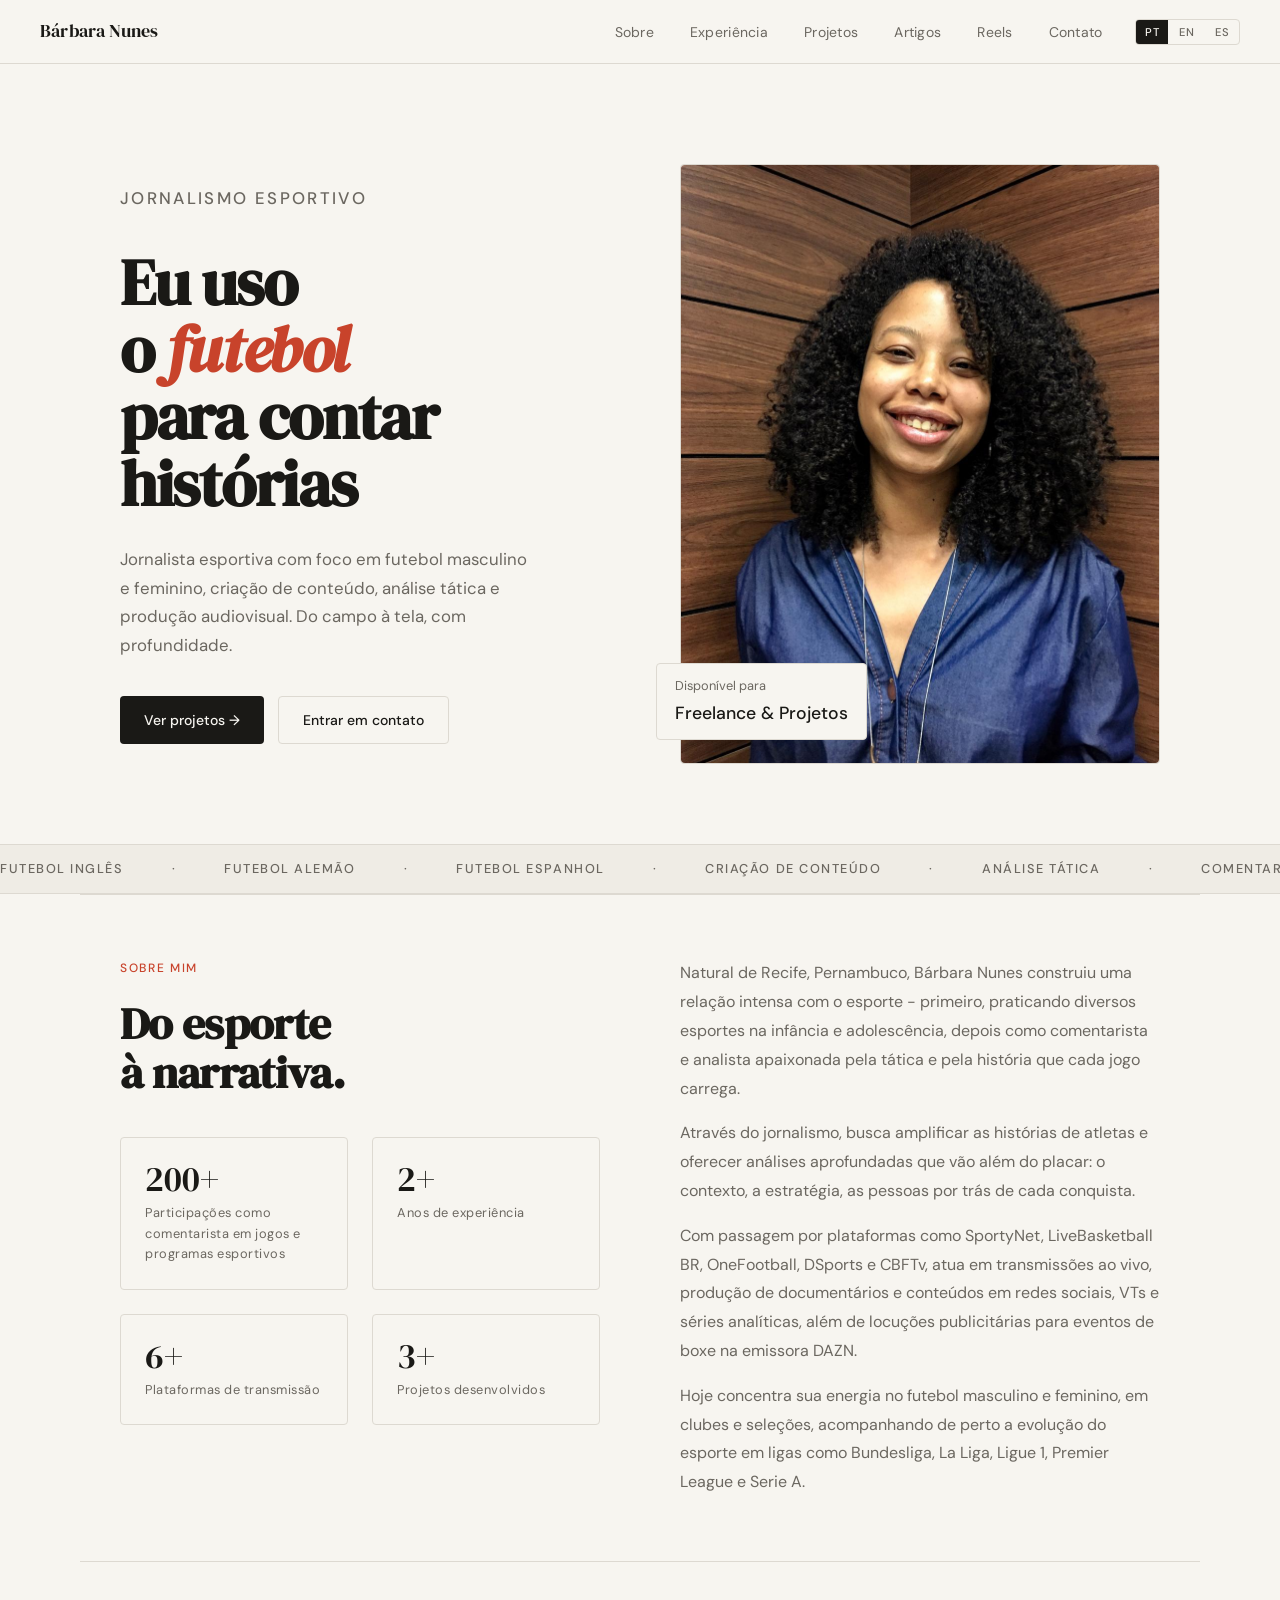
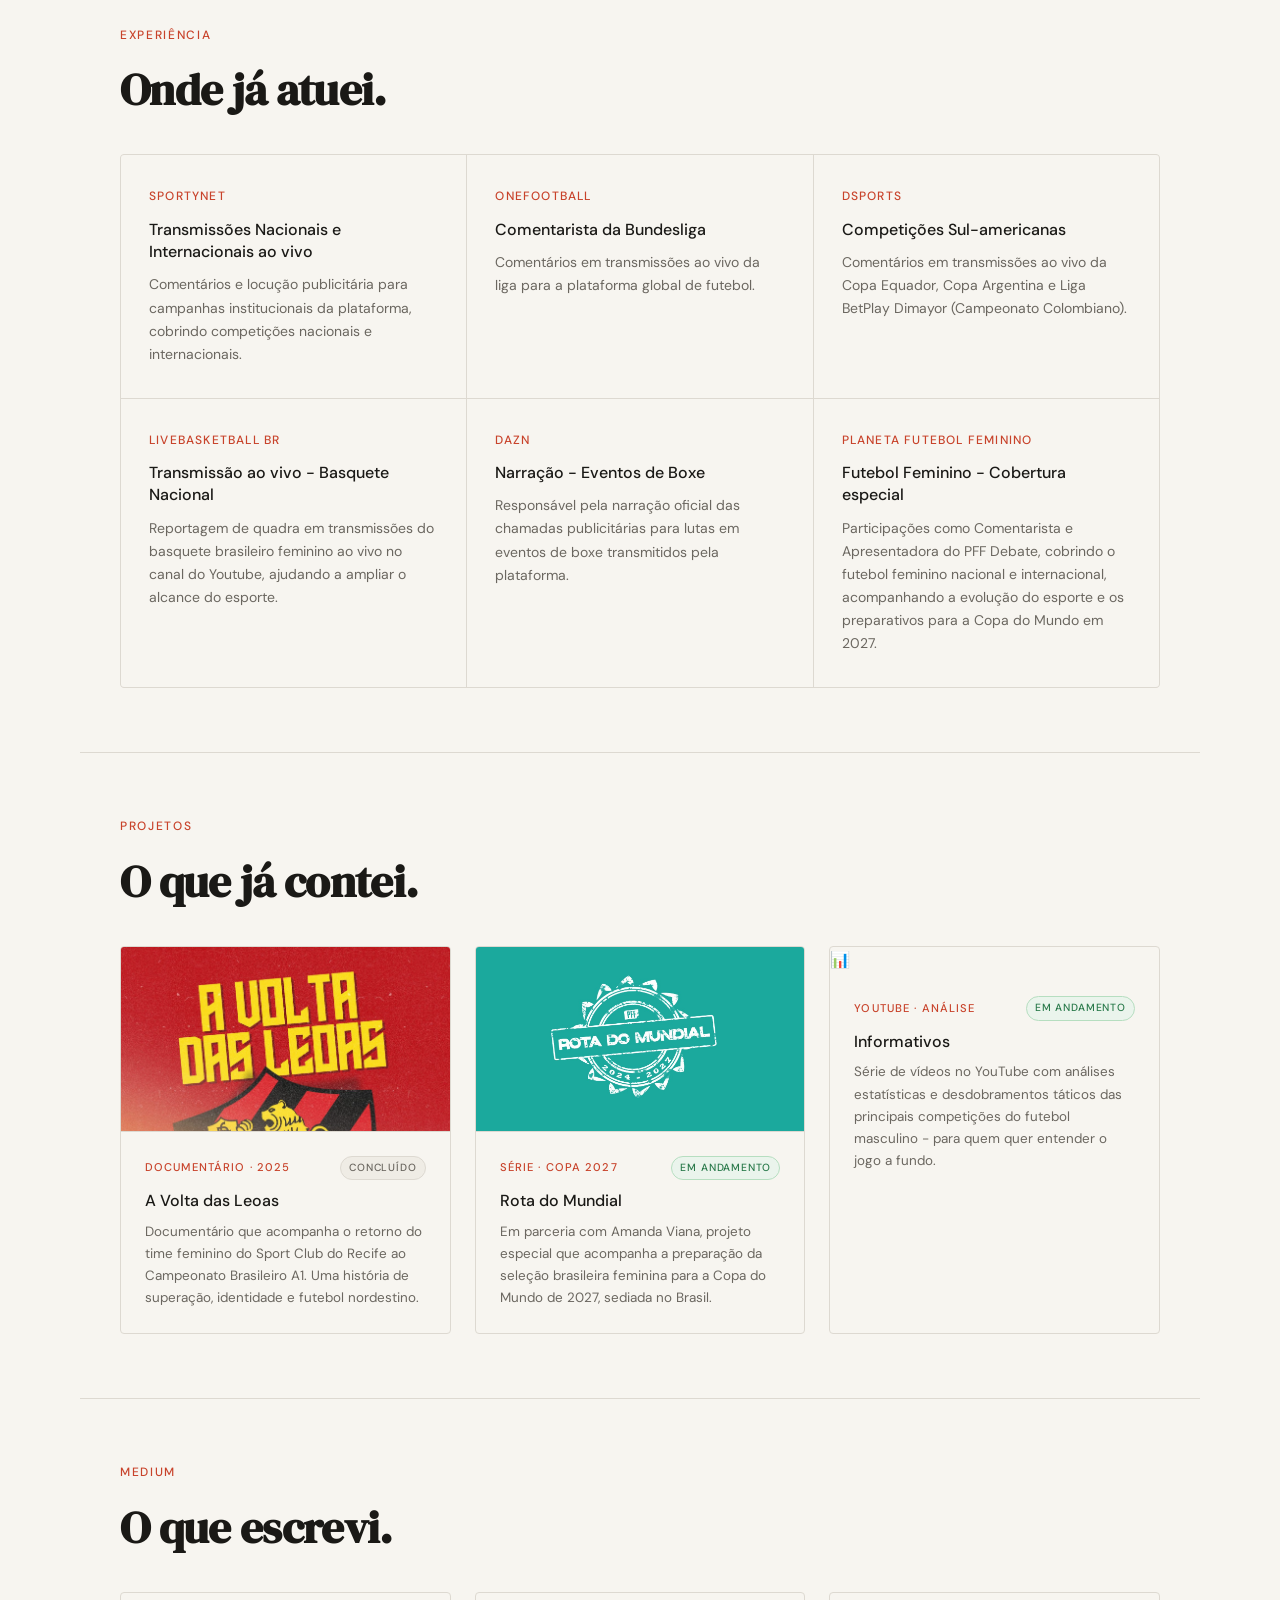
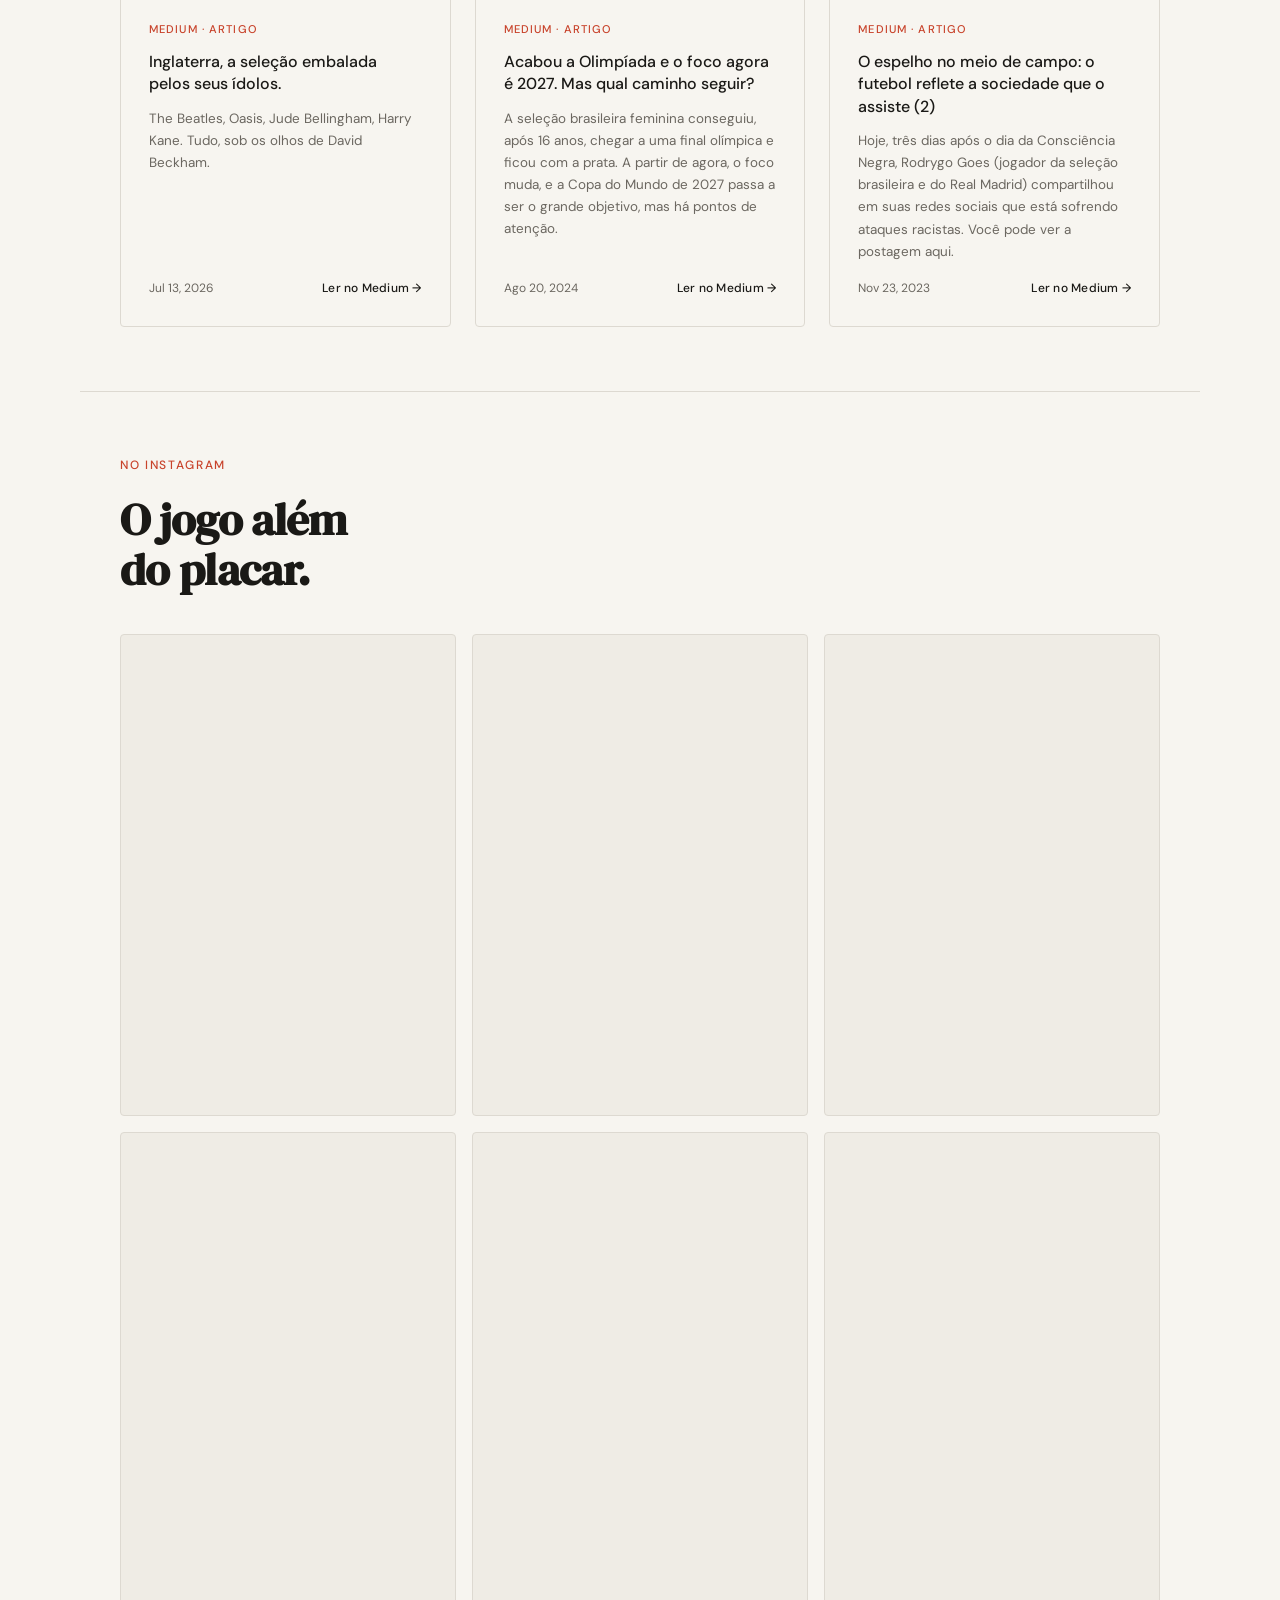
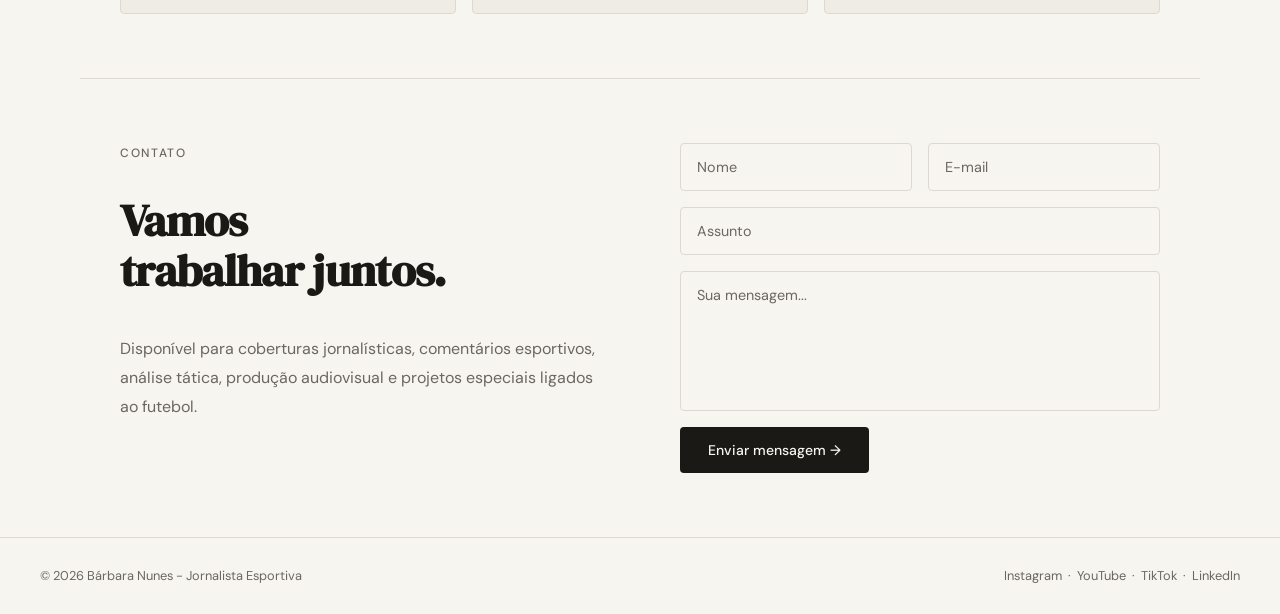
==== index.html @ 04102d26 "Reorganization" ====
<!DOCTYPE html>
<html lang="pt-BR">
<head>
  <meta charset="UTF-8" />
  <meta name="viewport" content="width=device-width, initial-scale=1.0" />
  <title>Bárbara Nunes - Jornalista Esportiva</title>
  <link rel="preconnect" href="https://fonts.googleapis.com" />
  <link rel="preconnect" href="https://fonts.gstatic.com" crossorigin />
  <link href="https://fonts.googleapis.com/css2?family=DM+Sans:ital,opsz,wght@0,9..40,300;0,9..40,400;0,9..40,500;1,9..40,300&family=DM+Serif+Display:ital@0;1&display=swap" rel="stylesheet" />
  <link rel="stylesheet" href="./style.css" />
</head>
<body>

  <!-- NAV -->
  <nav>
    <a class="nav-logo" href="#hero">Bárbara Nunes</a>
    <div style="display:flex;align-items:center;">
      <ul class="nav-links">
        <li><a href="#sobre" data-i18n="nav.sobre">Sobre</a></li>
        <li><a href="#experiencia" data-i18n="nav.experiencia">Experiência</a></li>
        <li><a href="#projetos" data-i18n="nav.projetos">Projetos</a></li>
        <li><a href="#artigos" data-i18n="nav.artigos">Artigos</a></li>
        <li><a href="#cobertura">Reels</a></li>
        <li><a href="#contato" data-i18n="nav.contato">Contato</a></li>
      </ul>
      <div class="lang-switcher">
        <button class="lang-btn active" onclick="setLang('pt')">PT</button>
        <button class="lang-btn" onclick="setLang('en')">EN</button>
        <button class="lang-btn" onclick="setLang('es')">ES</button>
      </div>
    </div>
  </nav>

  <!-- HERO -->
  <div id="hero">
    <div class="hero-text">
      <p class="section-label" data-i18n="hero.label">Jornalismo esportivo</p>
      <h1 data-i18n-html="hero.h1">Eu uso <br/>o <em>futebol</em><br/>para contar histórias</h1>
      <p data-i18n="hero.p">
        Jornalista esportiva com foco em futebol masculino e feminino, criação de conteúdo, análise tática e produção audiovisual. Do campo à tela, com profundidade.
      </p>
      <div class="hero-actions">
        <a href="#projetos" class="btn btn-primary" data-i18n="hero.btn1">Ver projetos →</a>
        <a href="#contato" class="btn btn-ghost" data-i18n="hero.btn2">Entrar em contato</a>
      </div>
    </div>

    <div class="hero-image">
      <div class="photo-placeholder">
        <img src="./img/barbara.jpeg" alt="Bárbara Nunes Jornalista Esportiva" />
      </div>
      <div class="hero-tag">
        <span data-i18n="hero.tag.label">Disponível para</span>
        <strong data-i18n="hero.tag.strong">Freelance &amp; Projetos</strong>
      </div>
    </div>
  </div>

  <!-- MARQUEE STRIP -->
  <div class="strip">
    <div class="strip-track" id="strip-track"></div>
  </div>

  <!-- ABOUT -->
  <section id="sobre">
    <div>
      <p class="section-label" data-i18n="sobre.label">Sobre mim</p>
      <h2 data-i18n-html="sobre.h2">Do esporte<br/>à narrativa.</h2>
      <div class="about-stats">
        <div class="stat">
          <div class="stat-num">200+</div>
          <div class="stat-label" data-i18n="sobre.stat1">Participações como comentarista em jogos e programas esportivos</div>
        </div>
        <div class="stat">
          <div class="stat-num">2+</div>
          <div class="stat-label" data-i18n="sobre.stat2">Anos de experiência</div>
        </div>
        <div class="stat">
          <div class="stat-num">6+</div>
          <div class="stat-label" data-i18n="sobre.stat3">Plataformas de transmissão</div>
        </div>
        <div class="stat">
          <div class="stat-num">3+</div>
          <div class="stat-label" data-i18n="sobre.stat4">Projetos desenvolvidos</div>
        </div>
      </div>
    </div>

    <div class="about-body">
      <p data-i18n="sobre.p1">Natural de Recife, Pernambuco, Bárbara Nunes construiu uma relação intensa com o esporte - primeiro, praticando diversos esportes na infância e adolescência, depois como comentarista e analista apaixonada pela tática e pela história que cada jogo carrega.</p>
      <p data-i18n="sobre.p2">Através do jornalismo, busca amplificar as histórias de atletas e oferecer análises aprofundadas que vão além do placar: o contexto, a estratégia, as pessoas por trás de cada conquista.</p>
      <p data-i18n="sobre.p3">Com passagem por plataformas como SportyNet, LiveBasketball BR, OneFootball, DSports e CBFTv, atua em transmissões ao vivo, produção de documentários e conteúdos em redes sociais, VTs e séries analíticas, além de locuções publicitárias para eventos de boxe na emissora DAZN.</p>
      <p data-i18n="sobre.p4">Hoje concentra sua energia no futebol masculino e feminino, em clubes e seleções, acompanhando de perto a evolução do esporte em ligas como Bundesliga, La Liga, Ligue 1, Premier League e Serie A.</p>
    </div>
  </section>

  <!-- EXPERIENCE -->
  <section id="experiencia">
    <p class="section-label" data-i18n="exp.label">Experiência</p>
    <h2 data-i18n="exp.h2">Onde já atuei.</h2>

    <div class="exp-grid">
      <div class="exp-card">
        <div class="exp-outlet">SportyNet</div>
        <h3 data-i18n="exp.sportynet.h3">Transmissões Nacionais e Internacionais ao vivo</h3>
        <p data-i18n="exp.sportynet.p">Comentários e locução publicitária para campanhas institucionais da plataforma, cobrindo competições nacionais e internacionais.</p>
      </div>

      <div class="exp-card">
        <div class="exp-outlet">OneFootball</div>
        <h3 data-i18n="exp.onefootball.h3">Comentarista da Bundesliga</h3>
        <p data-i18n="exp.onefootball.p">Comentários em transmissões ao vivo da liga para a plataforma global de futebol.</p>
      </div>

      <div class="exp-card">
        <div class="exp-outlet">DSports</div>
        <h3 data-i18n="exp.dsports.h3">Competições Sul-americanas</h3>
        <p data-i18n="exp.dsports.p">Comentários em transmissões ao vivo da Copa Equador, Copa Argentina e Liga BetPlay Dimayor (Campeonato Colombiano).</p>
      </div>

      <div class="exp-card">
        <div class="exp-outlet">LiveBasketball BR</div>
        <h3 data-i18n="exp.livebasket.h3">Transmissão ao vivo - Basquete Nacional</h3>
        <p data-i18n="exp.livebasket.p">Reportagem de quadra em transmissões do basquete brasileiro feminino ao vivo no canal do Youtube, ajudando a ampliar o alcance do esporte.</p>
      </div>

      <div class="exp-card">
        <div class="exp-outlet">DAZN</div>
        <h3 data-i18n="exp.dazn.h3">Narração - Eventos de Boxe</h3>
        <p data-i18n="exp.dazn.p">Responsável pela narração oficial das chamadas publicitárias para lutas em eventos de boxe transmitidos pela plataforma.</p>
      </div>

      <div class="exp-card">
        <div class="exp-outlet">Planeta Futebol Feminino</div>
        <h3 data-i18n="exp.pff.h3">Futebol Feminino - Cobertura especial</h3>
        <p data-i18n="exp.pff.p">Participações como Comentarista e Apresentadora do PFF Debate, cobrindo o futebol feminino nacional e internacional, acompanhando a evolução do esporte e os preparativos para a Copa do Mundo em 2027.</p>
      </div>
    </div>
  </section>

  <!-- PROJECTS -->
  <section id="projetos">
    <p class="section-label" data-i18n="proj.label">Projetos</p>
    <h2 data-i18n="proj.h2">O que já contei.</h2>

    <div class="projects-grid">
      <div class="project-card">
        <div class="project-thumb"><img src="./img/a_volta_das_leoas.png" alt="a volta das leoas documentário"/>
        </div>
        <div class="project-body">
          <div class="project-header">
            <span class="project-tag" data-i18n="proj.leoas.tag">Documentário · 2025</span>
            <span class="status-badge concluido" data-i18n="badge.concluido">Concluído</span>
          </div>
          <h3>A Volta das Leoas</h3>
          <p data-i18n="proj.leoas.p">Documentário que acompanha o retorno do time feminino do Sport Club do Recife ao Campeonato Brasileiro A1. Uma história de superação, identidade e futebol nordestino.</p>
        </div>
      </div>

      <div class="project-card">
        <div class="project-thumb"><img src="./img/rota_do_mundial.jpeg" alt="rota do mundial"/>
        </div>
        <div class="project-body">
          <div class="project-header">
            <span class="project-tag" data-i18n="proj.rota.tag">Série · Copa 2027</span>
            <span class="status-badge em-andamento" data-i18n="badge.andamento">Em andamento</span>
          </div>
          <h3>Rota do Mundial</h3>
          <p data-i18n="proj.rota.p">Em parceria com Amanda Viana, projeto especial que acompanha a preparação da seleção brasileira feminina para a Copa do Mundo de 2027, sediada no Brasil.</p>
        </div>
      </div>

      <div class="project-card">
        <div class="project-thumb">📊</div>
        <div class="project-body">
          <div class="project-header">
            <span class="project-tag" data-i18n="proj.info.tag">YouTube · Análise</span>
            <span class="status-badge em-andamento" data-i18n="badge.andamento">Em andamento</span>
          </div>
          <h3>Informativos</h3>
          <p data-i18n="proj.info.p">Série de vídeos no YouTube com análises estatísticas e desdobramentos táticos das principais competições do futebol masculino - para quem quer entender o jogo a fundo.</p>
        </div>
      </div>
    </div>
  </section>

  <!-- ARTICLES -->
  <section id="artigos">
    <p class="section-label" data-i18n="artigos.label">Medium</p>
    <h2 data-i18n="artigos.h2">O que escrevi.</h2>
    <div class="articles-grid" id="articles-grid"></div>
  </section>

  <!-- REELS -->
  <section id="cobertura">
    <p class="section-label" data-i18n="reels.label">No Instagram</p>
    <h2 data-i18n-html="reels.h2">O jogo além<br/>do placar.</h2>

    <div class="reels-grid">
      <div class="reel-item"><iframe src="https://www.instagram.com/reel/DZvdhfUvSW5/embed/" scrolling="no" allowtransparency="true" allowfullscreen="true"></iframe></div>
      <div class="reel-item"><iframe src="https://www.instagram.com/reel/DaORbCwvIJ7/embed/" scrolling="no" allowtransparency="true" allowfullscreen="true"></iframe></div>
      <div class="reel-item"><iframe src="https://www.instagram.com/reel/DaTJPMxO-Ll/embed/" scrolling="no" allowtransparency="true" allowfullscreen="true"></iframe></div>
      <div class="reel-item"><iframe src="https://www.instagram.com/reel/DaQzig-PDIi/embed/" scrolling="no" allowtransparency="true" allowfullscreen="true"></iframe></div>
      <div class="reel-item"><iframe src="https://www.instagram.com/reel/DZ-tyhWvPkU/embed/" scrolling="no" allowtransparency="true" allowfullscreen="true"></iframe></div>
      <div class="reel-item"><iframe src="https://www.instagram.com/reel/DZ8EhXgxxSa/embed/" scrolling="no" allowtransparency="true" allowfullscreen="true"></iframe></div>
    </div>
  </section>

  <!-- CONTACT -->
  <section id="contato">
    <div class="contact-text">
      <p class="section-label" data-i18n="contato.label">Contato</p>
      <h2 data-i18n-html="contato.h2">Vamos<br/>trabalhar juntos.</h2>
      <p data-i18n="contato.p">Disponível para coberturas jornalísticas, comentários esportivos, análise tática, produção audiovisual e projetos especiais ligados ao futebol.</p>

    </div>

    <form class="contact-form" action="https://formspree.io/f/xgojrzkr" method="POST" onsubmit="handleSubmit(event)">
      <div class="form-row">
        <input type="text" name="nome" data-i18n-placeholder="contato.nome" placeholder="Nome" required />
        <input type="email" name="email" placeholder="E-mail" required />
      </div>
      <input type="text" name="assunto" data-i18n-placeholder="contato.assunto" placeholder="Assunto" required />
      <textarea name="mensagem" data-i18n-placeholder="contato.mensagem" placeholder="Sua mensagem..." required></textarea>
      <button type="submit" class="btn btn-primary" data-i18n="contato.btn" style="align-self: flex-start; padding: 14px 28px;">
        Enviar mensagem →
      </button>
    </form>
  </section>

  <!-- FOOTER -->
  <footer>
    <span data-i18n="footer.copy">© 2026 Bárbara Nunes - Jornalista Esportiva</span>
    <span>
      <a href="https://www.instagram.com/oqueabahviu/" target="_blank" rel="noopener">Instagram</a>
      &nbsp;·&nbsp;
      <a href="https://www.youtube.com/@oqueabahviu" target="_blank" rel="noopener">YouTube</a>
      &nbsp;·&nbsp;
      <a href="https://www.tiktok.com/@oqueabahviu" target="_blank" rel="noopener">TikTok</a>
      &nbsp;·&nbsp;
      <a href="https://www.linkedin.com/in/barbaranunespereira/" target="_blank" rel="noopener">LinkedIn</a>
    </span>
  </footer>

  <script src="./script.js" defer></script>

</body>
</html>
---- style.css ----
*, *::before, *::after {
  box-sizing: border-box;
  margin: 0;
  padding: 0;
}

:root {
  --bg: #F7F5F0;
  --bg-alt: #EFECE5;
  --ink: #1A1916;
  --ink-muted: #6B6760;
  --accent: #C8432B;
  --border: #DDD9D1;
  --max-w: 1120px;
}

html {
  scroll-behavior: smooth;
  scroll-padding-top: 64px;
}

body {
  background: var(--bg);
  color: var(--ink);
  font-family: 'DM Sans', system-ui, sans-serif;
  font-size: 16px;
  line-height: 1.6;
  -webkit-font-smoothing: antialiased;
}

/* ── NAV ── */
nav {
  position: sticky;
  top: 0;
  z-index: 100;
  background: var(--bg);
  border-bottom: 1px solid var(--border);
  display: flex;
  align-items: center;
  justify-content: space-between;
  padding: 0 40px;
  height: 64px;
}

.nav-logo {
  font-family: 'DM Serif Display', serif;
  font-size: 1.1rem;
  letter-spacing: 0.01em;
  color: var(--ink);
  text-decoration: none;
}

.nav-links {
  display: flex;
  gap: 36px;
  list-style: none;
}

.nav-links a {
  font-size: 0.875rem;
  font-weight: 400;
  color: var(--ink-muted);
  text-decoration: none;
  letter-spacing: 0.02em;
  transition: color 0.2s;
}

.nav-links a:hover {
  color: var(--ink);
}

/* ── LANG SWITCHER ── */
.lang-switcher {
  display: flex;
  align-items: center;
  gap: 2px;
  margin-left: 32px;
  border: 1px solid var(--border);
  border-radius: 4px;
  overflow: hidden;
}

.lang-btn {
  background: none;
  border: none;
  padding: 5px 9px;
  font-family: 'DM Sans', sans-serif;
  font-size: 0.7rem;
  font-weight: 500;
  letter-spacing: 0.08em;
  color: var(--ink-muted);
  cursor: pointer;
  transition: all 0.15s;
}

.lang-btn:hover {
  color: var(--ink);
  background: var(--bg-alt);
}

.lang-btn.active {
  background: var(--ink);
  color: var(--bg);
}

/* ── HERO ── */
#hero {
  max-width: var(--max-w);
  margin: 0 auto;
  padding: 100px 40px 80px;
  display: grid;
  grid-template-columns: 1fr 1fr;
  gap: 80px;
  align-items: center;
}

.hero-text h1 {
  font-family: 'DM Serif Display', serif;
  font-size: clamp(2.8rem, 5vw, 4.5rem);
  line-height: 1.05;
  letter-spacing: -0.02em;
  margin-bottom: 28px;
}

.hero-text h1 em {
  font-style: italic;
  color: var(--accent);
}

.hero-text p {
  font-size: 1.05rem;
  color: var(--ink-muted);
  max-width: 420px;
  margin-bottom: 36px;
  line-height: 1.7;
}

.hero-actions {
  display: flex;
  gap: 14px;
  flex-wrap: wrap;
}

.btn {
  display: inline-flex;
  align-items: center;
  gap: 8px;
  padding: 12px 24px;
  font-family: 'DM Sans', sans-serif;
  font-size: 0.875rem;
  font-weight: 500;
  border-radius: 4px;
  text-decoration: none;
  transition: all 0.2s;
  cursor: pointer;
  border: none;
}

.btn-primary {
  background: var(--ink);
  color: var(--bg);
}

.btn-primary:hover {
  background: var(--accent);
}

.btn-ghost {
  background: transparent;
  color: var(--ink);
  border: 1px solid var(--border);
}

.btn-ghost:hover {
  border-color: var(--ink);
}

.hero-image {
  position: relative;
}

.hero-image img {
  width: 100%;
  aspect-ratio: 4/5;
  object-fit: cover;
  border-radius: 4px;
  display: block;
}

.hero-tag {
  position: absolute;
  bottom: 24px;
  left: -24px;
  background: var(--bg);
  border: 1px solid var(--border);
  padding: 12px 18px;
  border-radius: 4px;
  font-size: 0.8rem;
  color: var(--ink-muted);
  display: flex;
  flex-direction: column;
  gap: 2px;
}

.hero-tag strong {
  font-size: 1.1rem;
  color: var(--ink);
  font-weight: 500;
}

/* placeholder when no photo */
.photo-placeholder {
  width: 100%;
  aspect-ratio: 4/5;
  background: var(--bg-alt);
  border-radius: 4px;
  display: flex;
  align-items: center;
  justify-content: center;
  border: 1px solid var(--border);
}

.photo-placeholder span {
  font-family: 'DM Serif Display', serif;
  font-size: 6rem;
  color: var(--border);
  font-style: italic;
}

/* ── STRIP ── */
.strip {
  border-top: 1px solid var(--border);
  border-bottom: 1px solid var(--border);
  background: var(--bg-alt);
  overflow: hidden;
  padding: 14px 0;
}

.strip-track {
  display: flex;
  gap: 48px;
  animation: marquee 24s linear infinite;
  white-space: nowrap;
}

.strip-track span {
  font-size: 0.8rem;
  font-weight: 500;
  letter-spacing: 0.12em;
  text-transform: uppercase;
  color: var(--ink-muted);
  flex-shrink: 0;
}

@keyframes marquee {
  from { transform: translateX(0); }
  to { transform: translateX(-50%); }
}

/* ── SECTION SHARED ── */
section {
  max-width: var(--max-w);
  margin: 0 auto;
  padding: 64px 40px;
}

.section-label {
  font-size: 0.75rem;
  font-weight: 500;
  letter-spacing: 0.14em;
  text-transform: uppercase;
  color: var(--accent);
  margin-bottom: 20px;
}

h2 {
  font-family: 'DM Serif Display', serif;
  font-size: clamp(2rem, 3.5vw, 3rem);
  line-height: 1.1;
  letter-spacing: -0.015em;
  margin-bottom: 40px;
}

/* ── ABOUT ── */
#sobre {
  display: grid;
  grid-template-columns: 1fr 1fr;
  gap: 80px;
  align-items: start;
  border-top: 1px solid var(--border);
}

.about-body p {
  color: var(--ink-muted);
  line-height: 1.8;
  margin-bottom: 16px;
}

.about-body p:last-child {
  margin-bottom: 0;
}

.about-stats {
  display: grid;
  grid-template-columns: 1fr 1fr;
  gap: 24px;
  margin-top: 40px;
}

.stat {
  padding: 24px;
  border: 1px solid var(--border);
  border-radius: 4px;
}

.stat-num {
  font-family: 'DM Serif Display', serif;
  font-size: 2.2rem;
  line-height: 1;
  margin-bottom: 6px;
}

.stat-label {
  font-size: 0.8rem;
  color: var(--ink-muted);
  letter-spacing: 0.04em;
}

/* ── EXPERIENCE ── */
#experiencia {
  border-top: 1px solid var(--border);
}

.exp-grid {
  display: grid;
  grid-template-columns: repeat(3, 1fr);
  gap: 1px;
  background: var(--border);
  border: 1px solid var(--border);
  border-radius: 4px;
  overflow: hidden;
}

.exp-card {
  background: var(--bg);
  padding: 32px 28px;
  transition: background 0.2s;
}

.exp-card:hover {
  background: var(--bg-alt);
}

.exp-outlet {
  font-size: 0.75rem;
  font-weight: 500;
  letter-spacing: 0.1em;
  text-transform: uppercase;
  color: var(--accent);
  margin-bottom: 12px;
}

.exp-card h3 {
  font-size: 1rem;
  font-weight: 500;
  margin-bottom: 10px;
  line-height: 1.4;
}

.exp-card p {
  font-size: 0.875rem;
  color: var(--ink-muted);
  line-height: 1.65;
}

/* ── PROJECTS ── */
#projetos {
  border-top: 1px solid var(--border);
}

.projects-grid {
  display: grid;
  grid-template-columns: repeat(3, 1fr);
  gap: 24px;
}

.project-card {
  border: 1px solid var(--border);
  border-radius: 4px;
  overflow: hidden;
  transition: transform 0.2s, box-shadow 0.2s;
}

.project-card:hover {
  transform: translateY(-4px);
  box-shadow: 0 12px 32px rgba(0,0,0,0.06);
}

.project-thumb img {
  width: 100%;
  height: 100%;
  aspect-ratio: 16/9;
  background: var(--bg-alt);
  display: block;
  align-items: center;
  justify-content: center;
  border-bottom: 1px solid var(--border);
  object-fit: cover;
}

.project-body {
  padding: 24px;
}

.project-tag {
  display: inline-block;
  font-size: 0.7rem;
  font-weight: 500;
  letter-spacing: 0.1em;
  text-transform: uppercase;
  color: var(--accent);
  margin-bottom: 10px;
}

.project-header {
  display: flex;
  align-items: center;
  justify-content: space-between;
  margin-bottom: 10px;
}

.project-header .project-tag {
  margin-bottom: 0;
}

.status-badge {
  font-size: 0.65rem;
  font-weight: 500;
  letter-spacing: 0.08em;
  text-transform: uppercase;
  padding: 3px 8px;
  border-radius: 20px;
  flex-shrink: 0;
}

.status-badge.concluido {
  background: var(--bg-alt);
  color: var(--ink-muted);
  border: 1px solid var(--border);
}

.status-badge.em-andamento {
  background: #EAF4EC;
  color: #2A7A4B;
  border: 1px solid #B6DEC0;
}

.project-body h3 {
  font-size: 1rem;
  font-weight: 500;
  margin-bottom: 8px;
  line-height: 1.4;
}

.project-body p {
  font-size: 0.84rem;
  color: var(--ink-muted);
  line-height: 1.65;
}

/* ── ARTICLES ── */
#artigos {
  border-top: 1px solid var(--border);
}

.articles-grid {
  display: grid;
  grid-template-columns: repeat(3, 1fr);
  gap: 24px;
}

.article-card {
  border: 1px solid var(--border);
  border-radius: 4px;
  padding: 28px;
  display: flex;
  flex-direction: column;
  gap: 12px;
  transition: transform 0.2s, box-shadow 0.2s;
  text-decoration: none;
  color: inherit;
}

.article-card:hover {
  transform: translateY(-4px);
  box-shadow: 0 12px 32px rgba(0,0,0,0.06);
}

.article-tag {
  font-size: 0.7rem;
  font-weight: 500;
  letter-spacing: 0.1em;
  text-transform: uppercase;
  color: var(--accent);
}

.article-card h3 {
  font-size: 1rem;
  font-weight: 500;
  line-height: 1.4;
  color: var(--ink);
}

.article-card p {
  font-size: 0.84rem;
  color: var(--ink-muted);
  line-height: 1.65;
  flex: 1;
}

.article-footer {
  display: flex;
  align-items: center;
  justify-content: space-between;
  margin-top: 4px;
}

.article-date {
  font-size: 0.75rem;
  color: var(--ink-muted);
}

.article-link {
  font-size: 0.75rem;
  font-weight: 500;
  color: var(--ink);
  letter-spacing: 0.02em;
}

/* ── MEDIA / COVERAGE ── */
#cobertura {
  border-top: 1px solid var(--border);
}

.reels-grid {
  display: grid;
  grid-template-columns: repeat(3, 1fr);
  gap: 16px;
}

.reel-item {
  border-radius: 4px;
  overflow: hidden;
  border: 1px solid var(--border);
  background: var(--bg-alt);
}

.reel-item iframe {
  display: block;
  width: 100%;
  height: 480px;
  border: none;
}

/* ── CONTACT ── */
#contato {
  border-top: 1px solid var(--border);
  display: grid;
  grid-template-columns: 1fr 1fr;
  gap: 80px;
  align-items: start;
}

.contact-text p {
  color: var(--ink-muted);
  line-height: 1.8;
  margin-bottom: 32px;
}

.social-links {
  display: flex;
  flex-direction: row;
  flex-wrap: wrap;
  gap: 10px;
}

.social-link {
  display: flex;
  align-items: center;
  gap: 8px;
  font-size: 0.8rem;
  color: var(--ink-muted);
  text-decoration: none;
  padding: 10px 14px;
  border: 1px solid var(--border);
  border-radius: 4px;
  transition: all 0.2s;
}

.social-link:hover {
  border-color: var(--ink);
  color: var(--ink);
}

.social-link-icon {
  width: 20px;
  text-align: center;
  font-size: 1rem;
}

.contact-form {
  display: flex;
  flex-direction: column;
  gap: 16px;
}

.form-row {
  display: grid;
  grid-template-columns: 1fr 1fr;
  gap: 16px;
}

input, textarea {
  width: 100%;
  padding: 14px 16px;
  background: var(--bg);
  border: 1px solid var(--border);
  border-radius: 4px;
  font-family: 'DM Sans', sans-serif;
  font-size: 0.9rem;
  color: var(--ink);
  outline: none;
  transition: border-color 0.2s;
  resize: none;
}

input::placeholder, textarea::placeholder {
  color: var(--ink-muted);
}

input:focus, textarea:focus {
  border-color: var(--ink);
}

textarea {
  height: 140px;
}

/* ── FOOTER ── */
footer {
  border-top: 1px solid var(--border);
  display: flex;
  align-items: center;
  justify-content: space-between;
  padding: 28px 40px;
  max-width: 100%;
  font-size: 0.8rem;
  color: var(--ink-muted);
}

footer a {
  color: var(--ink-muted);
  text-decoration: none;
}

footer a:hover {
  color: var(--ink);
}

/* ── RESPONSIVE ── */
@media (max-width: 768px) {
  nav { padding: 0 20px; }
  nav .nav-links { display: none; }

  #hero {
    grid-template-columns: 1fr;
    padding: 60px 20px 40px;
    gap: 40px;
  }

  .hero-image { order: -1; }
  .hero-tag { left: 0; }

  section { padding: 60px 20px; }

  #sobre,
  #contato {
    grid-template-columns: 1fr;
    gap: 40px;
  }

  .exp-grid,
  .projects-grid,
  .articles-grid {
    grid-template-columns: 1fr;
  }

  .reels-grid {
    grid-template-columns: 1fr;
  }

  .about-stats {
    grid-template-columns: 1fr 1fr;
  }

  .form-row { grid-template-columns: 1fr; }

  footer {
    flex-direction: column;
    gap: 12px;
    padding: 24px 20px;
    text-align: center;
  }
}
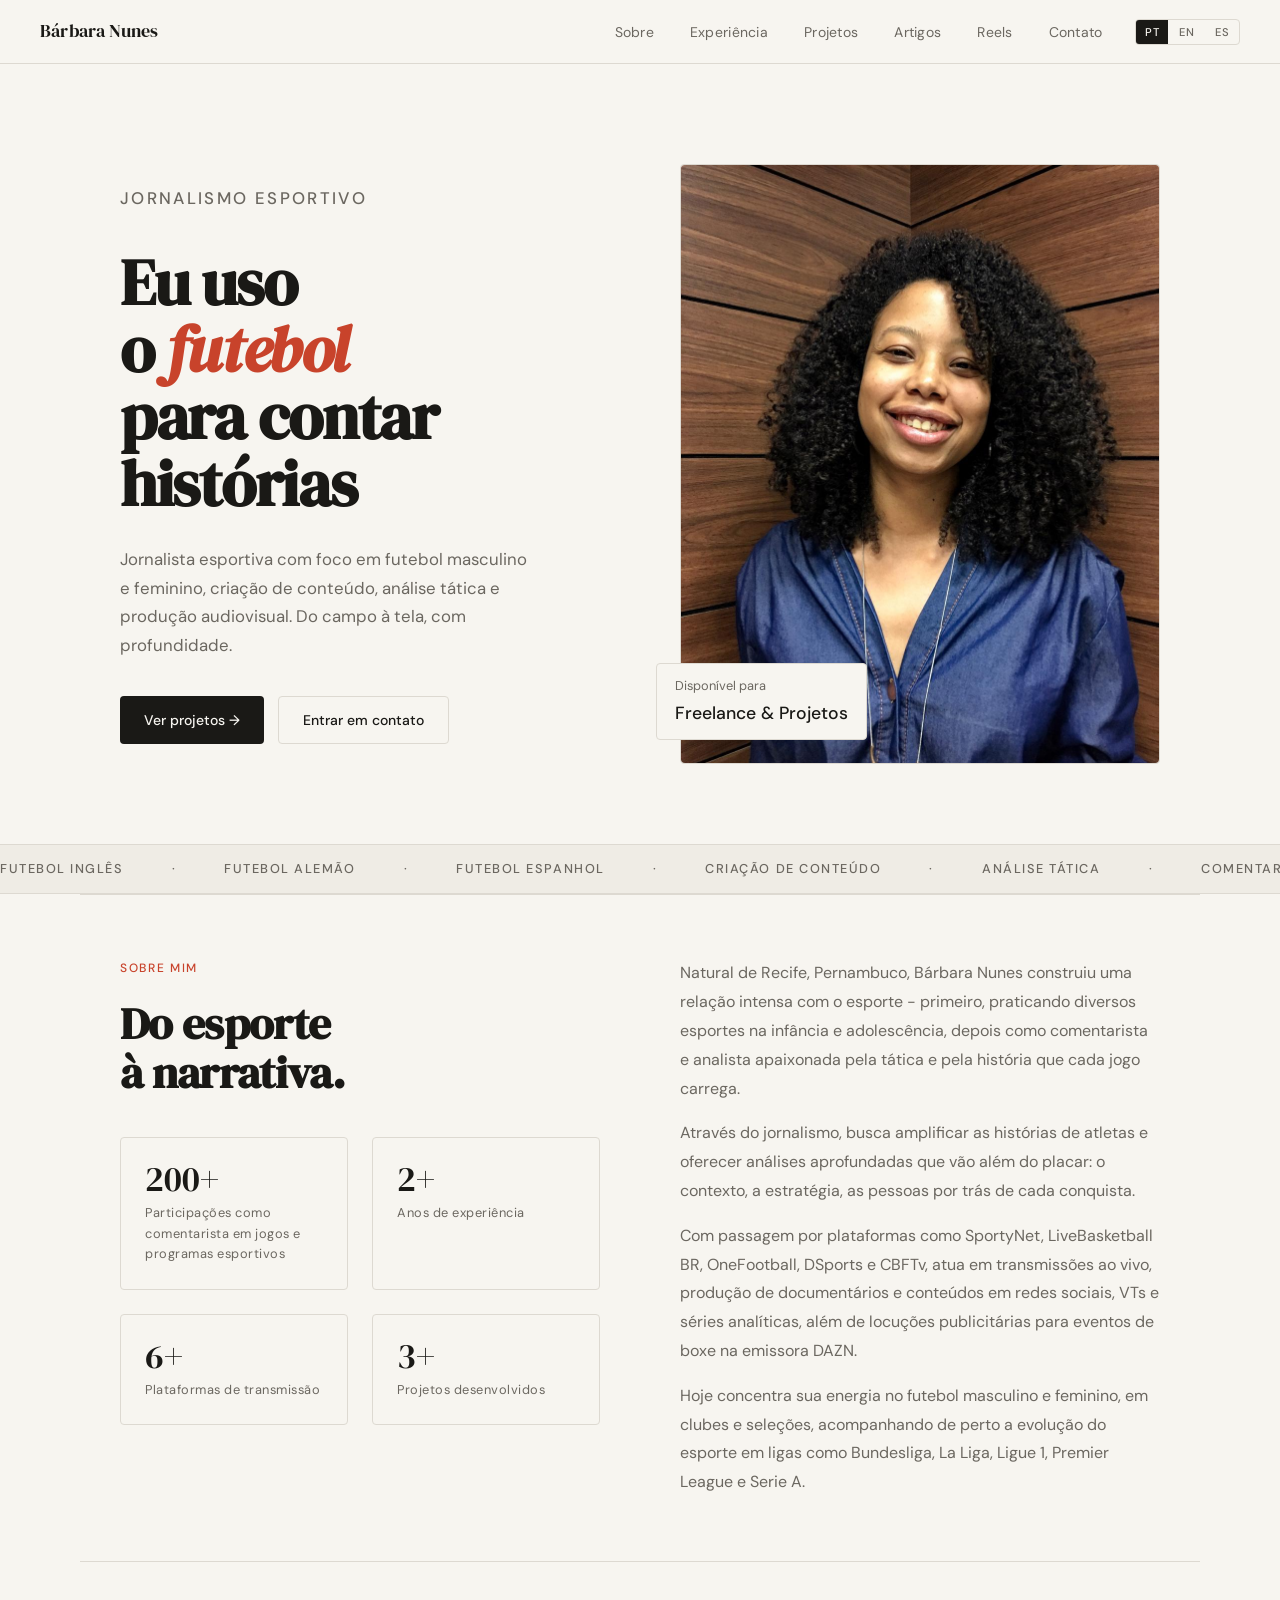
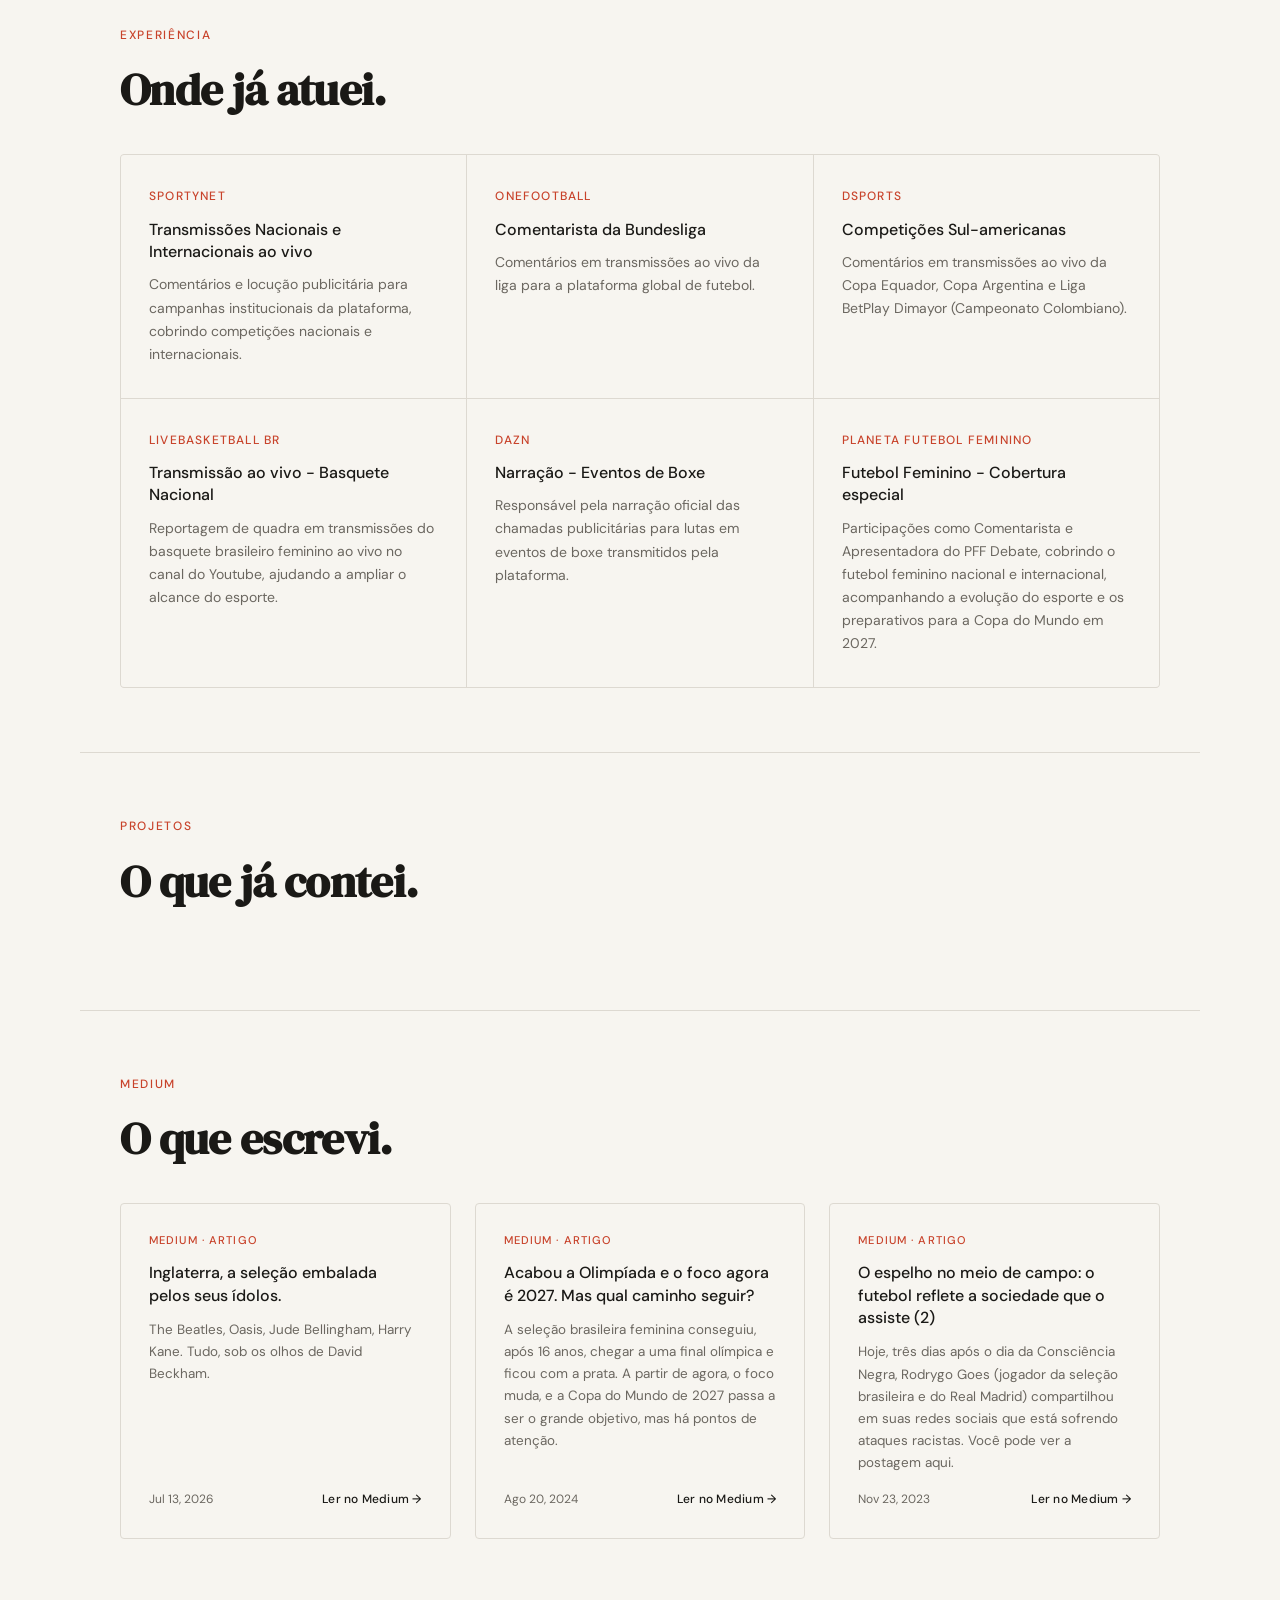
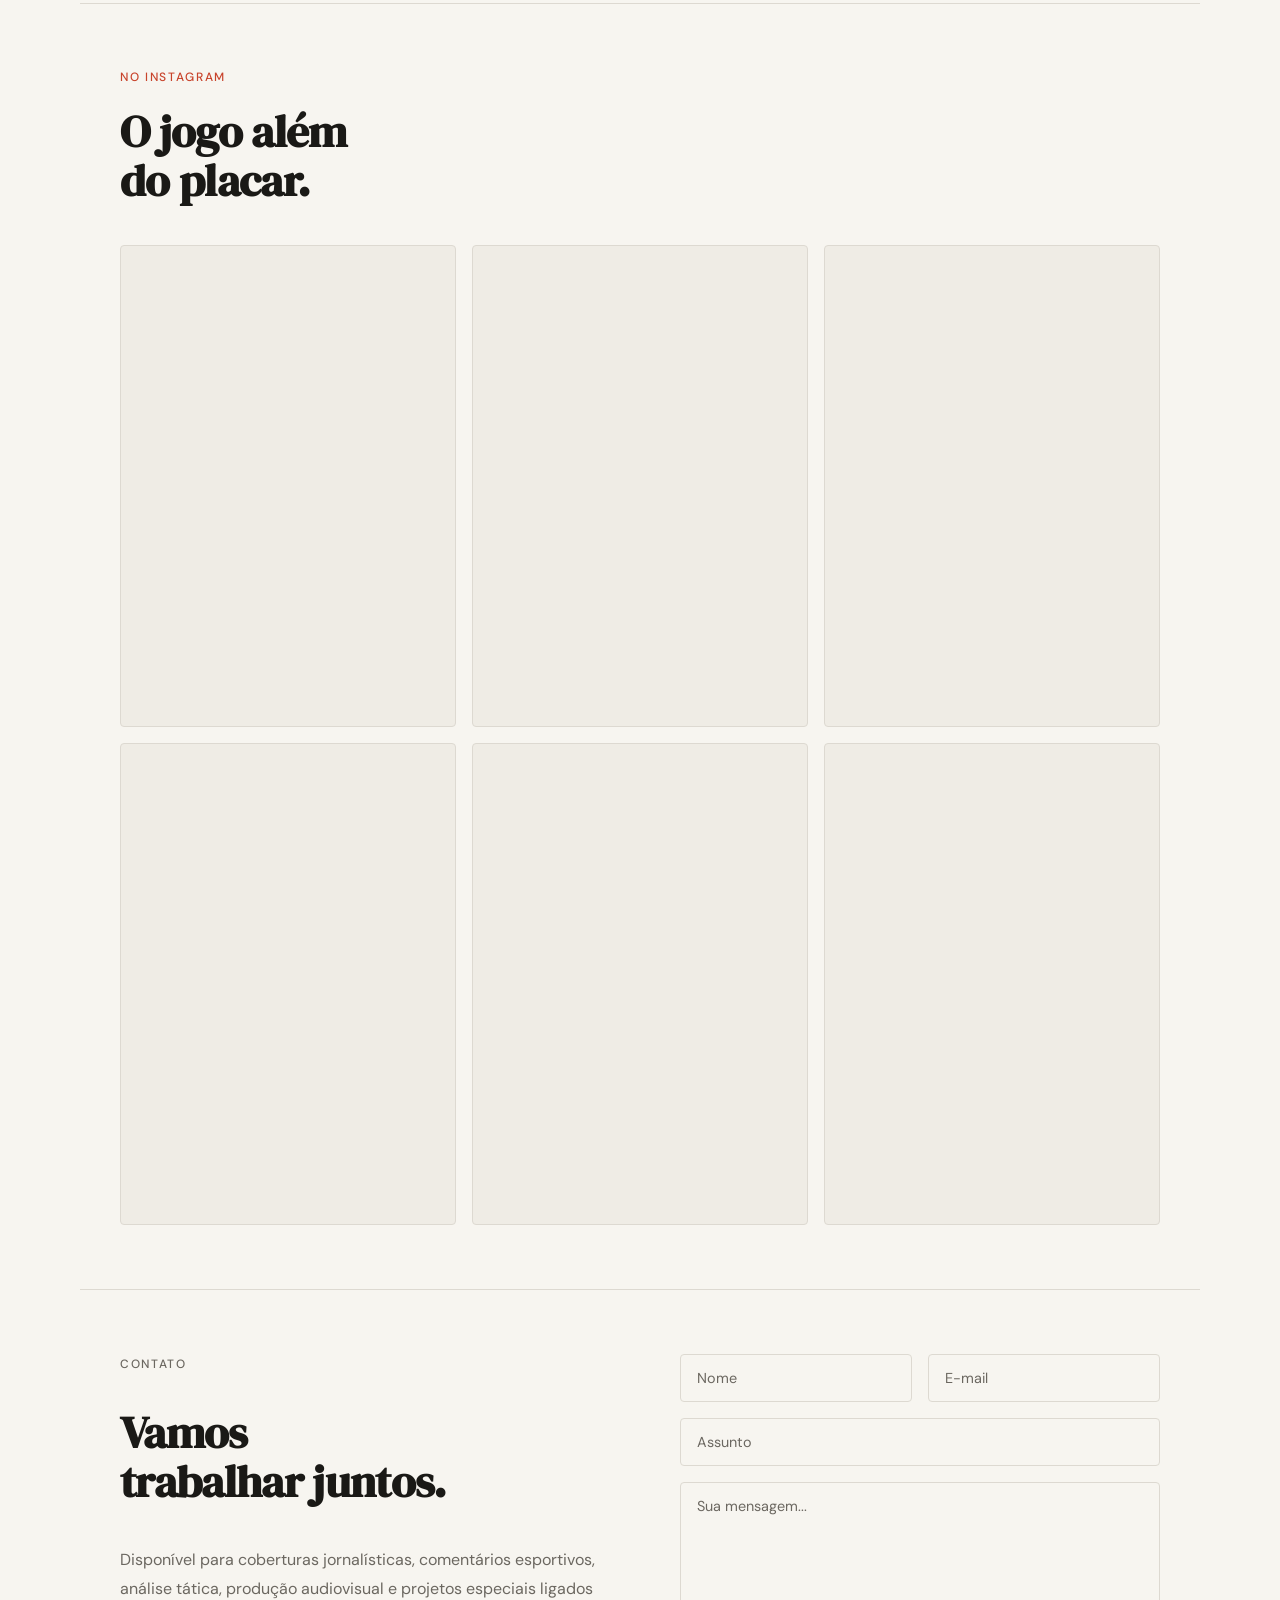
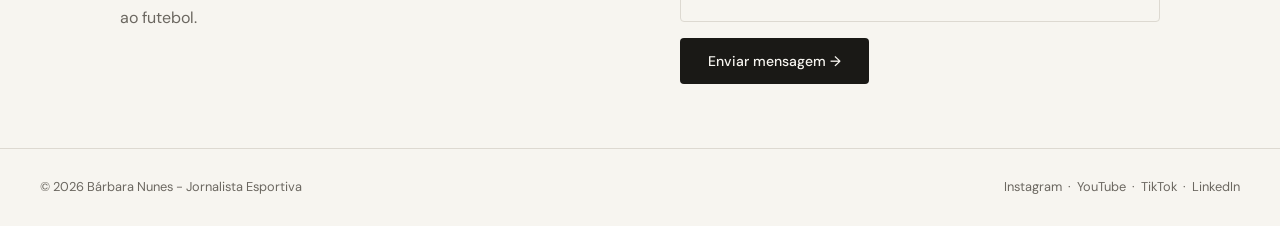
==== commit cf1e5475: "projects section modification" ====
--- a/index.html
+++ b/index.html
@@ -143,45 +143,7 @@
     <p class="section-label" data-i18n="proj.label">Projetos</p>
     <h2 data-i18n="proj.h2">O que já contei.</h2>
 
-    <div class="projects-grid">
-      <div class="project-card">
-        <div class="project-thumb"><img src="./img/a_volta_das_leoas.png" alt="a volta das leoas documentário"/>
-        </div>
-        <div class="project-body">
-          <div class="project-header">
-            <span class="project-tag" data-i18n="proj.leoas.tag">Documentário · 2025</span>
-            <span class="status-badge concluido" data-i18n="badge.concluido">Concluído</span>
-          </div>
-          <h3>A Volta das Leoas</h3>
-          <p data-i18n="proj.leoas.p">Documentário que acompanha o retorno do time feminino do Sport Club do Recife ao Campeonato Brasileiro A1. Uma história de superação, identidade e futebol nordestino.</p>
-        </div>
-      </div>
-
-      <div class="project-card">
-        <div class="project-thumb"><img src="./img/rota_do_mundial.jpeg" alt="rota do mundial"/>
-        </div>
-        <div class="project-body">
-          <div class="project-header">
-            <span class="project-tag" data-i18n="proj.rota.tag">Série · Copa 2027</span>
-            <span class="status-badge em-andamento" data-i18n="badge.andamento">Em andamento</span>
-          </div>
-          <h3>Rota do Mundial</h3>
-          <p data-i18n="proj.rota.p">Em parceria com Amanda Viana, projeto especial que acompanha a preparação da seleção brasileira feminina para a Copa do Mundo de 2027, sediada no Brasil.</p>
-        </div>
-      </div>
-
-      <div class="project-card">
-        <div class="project-thumb">📊</div>
-        <div class="project-body">
-          <div class="project-header">
-            <span class="project-tag" data-i18n="proj.info.tag">YouTube · Análise</span>
-            <span class="status-badge em-andamento" data-i18n="badge.andamento">Em andamento</span>
-          </div>
-          <h3>Informativos</h3>
-          <p data-i18n="proj.info.p">Série de vídeos no YouTube com análises estatísticas e desdobramentos táticos das principais competições do futebol masculino - para quem quer entender o jogo a fundo.</p>
-        </div>
-      </div>
-    </div>
+    <div class="projects-grid" id="projects-grid"></div>
   </section>
 
   <!-- ARTICLES -->
@@ -197,11 +159,11 @@
     <h2 data-i18n-html="reels.h2">O jogo além<br/>do placar.</h2>
 
     <div class="reels-grid">
+      <div class="reel-item"><iframe src="https://www.instagram.com/reel/DbBQ_v0R2P5/embed/" scrolling="no" allowtransparency="true" allowfullscreen="true"></iframe></div>
+      <div class="reel-item"><iframe src="https://www.instagram.com/reel/DbD6LnBuipC/embed/" scrolling="no" allowtransparency="true" allowfullscreen="true"></iframe></div>
       <div class="reel-item"><iframe src="https://www.instagram.com/reel/DZvdhfUvSW5/embed/" scrolling="no" allowtransparency="true" allowfullscreen="true"></iframe></div>
       <div class="reel-item"><iframe src="https://www.instagram.com/reel/DaORbCwvIJ7/embed/" scrolling="no" allowtransparency="true" allowfullscreen="true"></iframe></div>
       <div class="reel-item"><iframe src="https://www.instagram.com/reel/DaTJPMxO-Ll/embed/" scrolling="no" allowtransparency="true" allowfullscreen="true"></iframe></div>
-      <div class="reel-item"><iframe src="https://www.instagram.com/reel/DaQzig-PDIi/embed/" scrolling="no" allowtransparency="true" allowfullscreen="true"></iframe></div>
-      <div class="reel-item"><iframe src="https://www.instagram.com/reel/DZ-tyhWvPkU/embed/" scrolling="no" allowtransparency="true" allowfullscreen="true"></iframe></div>
       <div class="reel-item"><iframe src="https://www.instagram.com/reel/DZ8EhXgxxSa/embed/" scrolling="no" allowtransparency="true" allowfullscreen="true"></iframe></div>
     </div>
   </section>
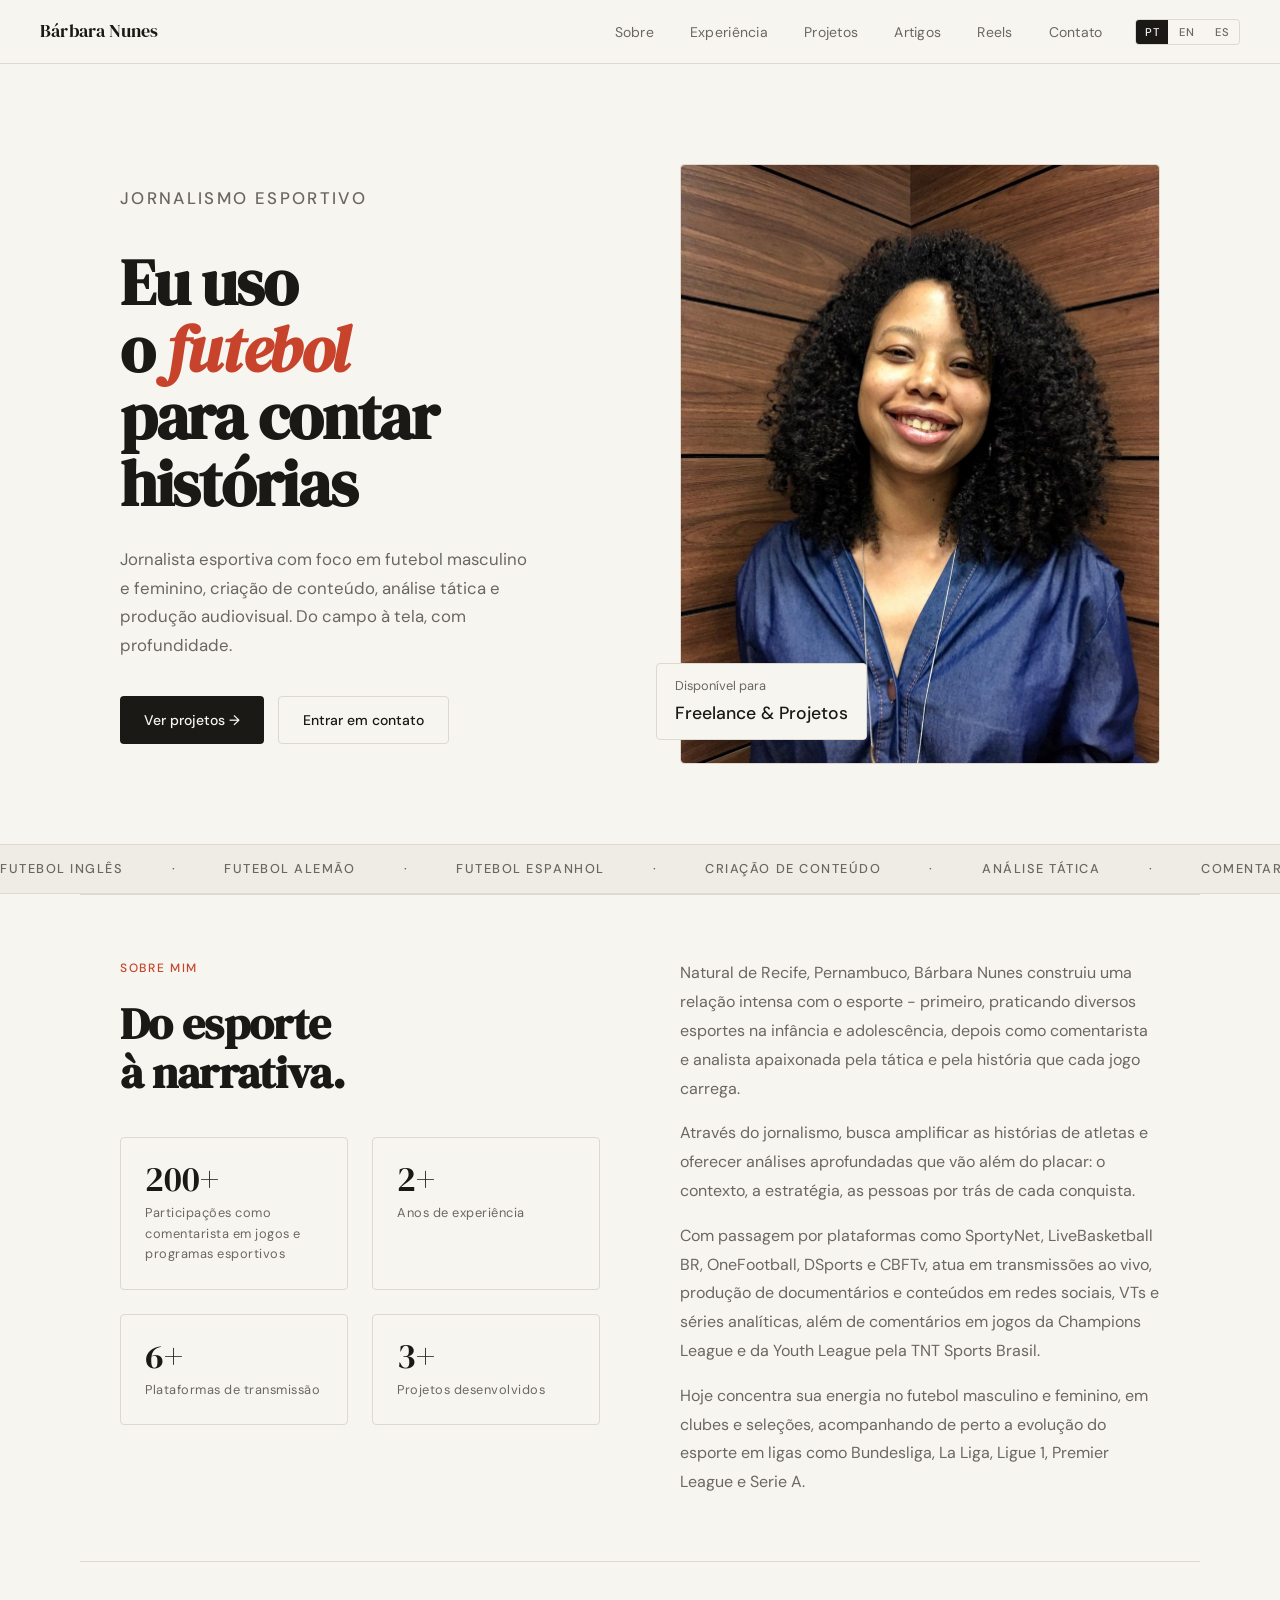
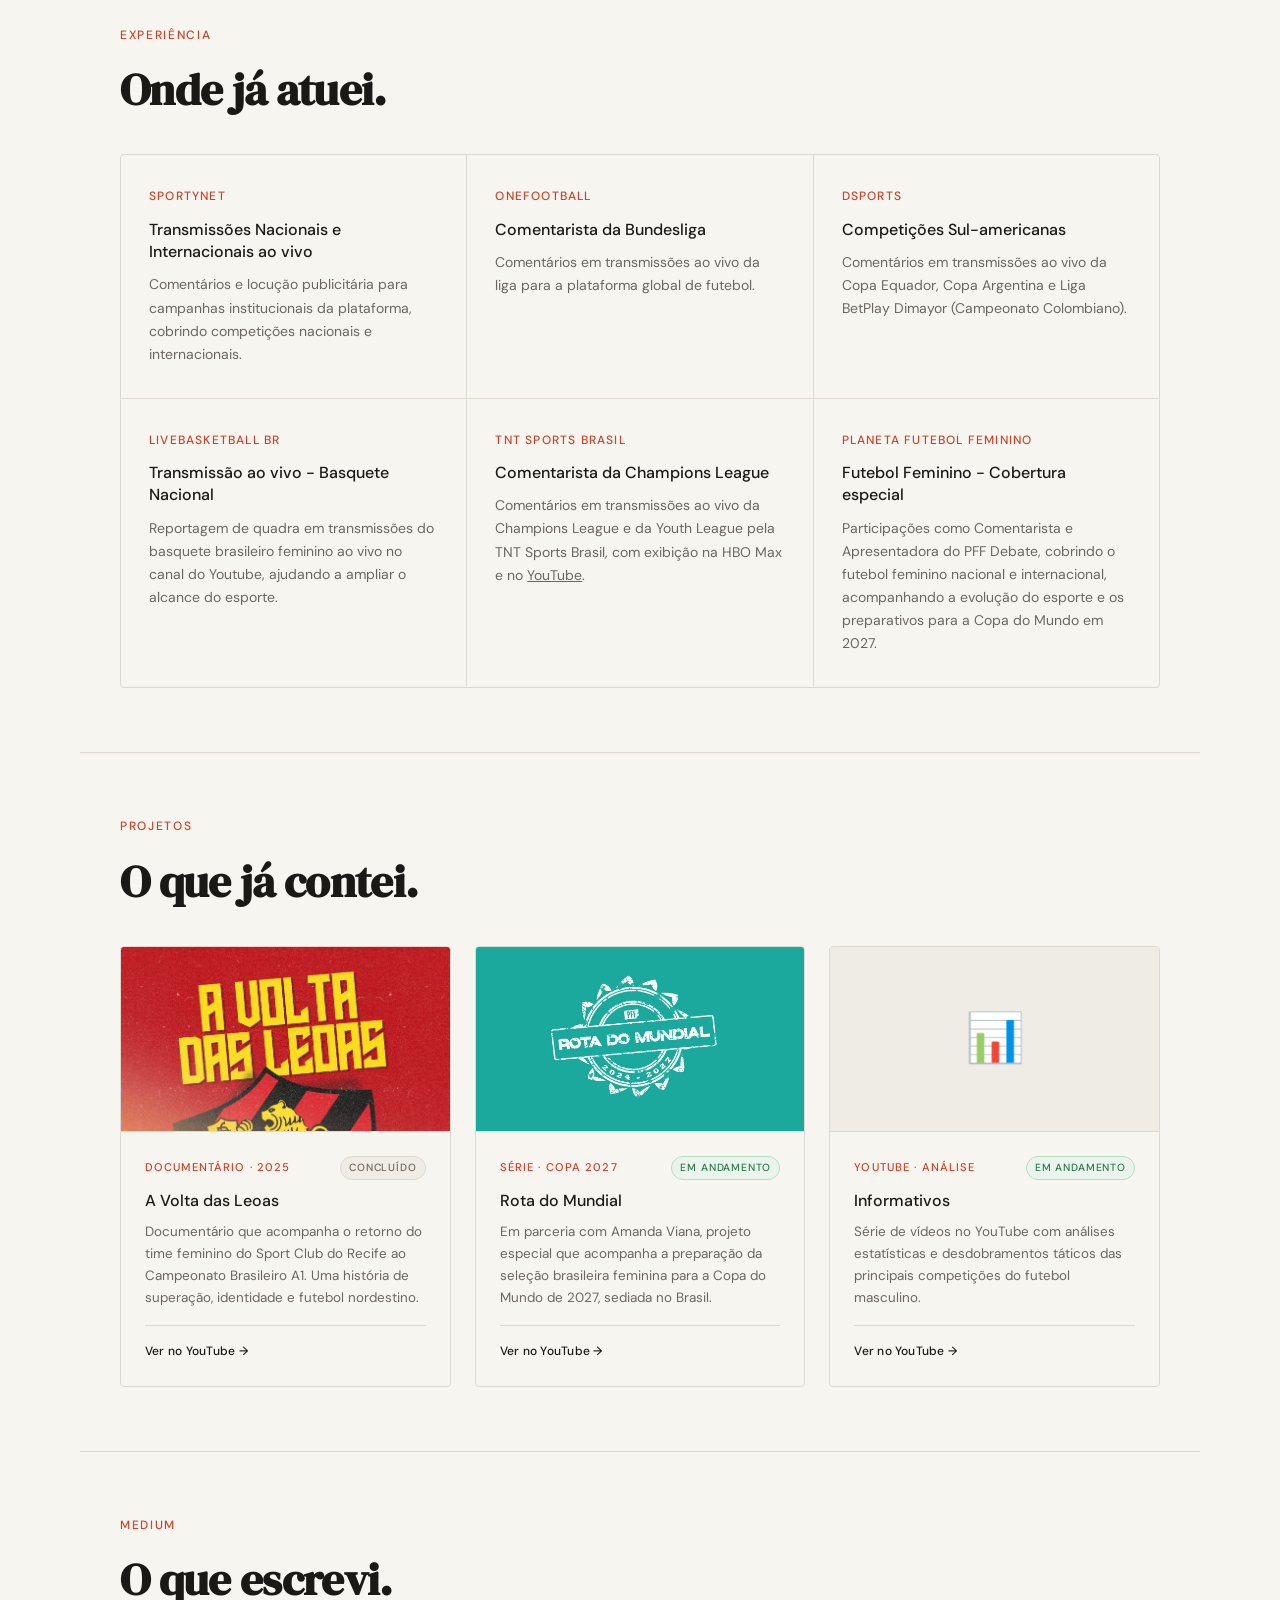
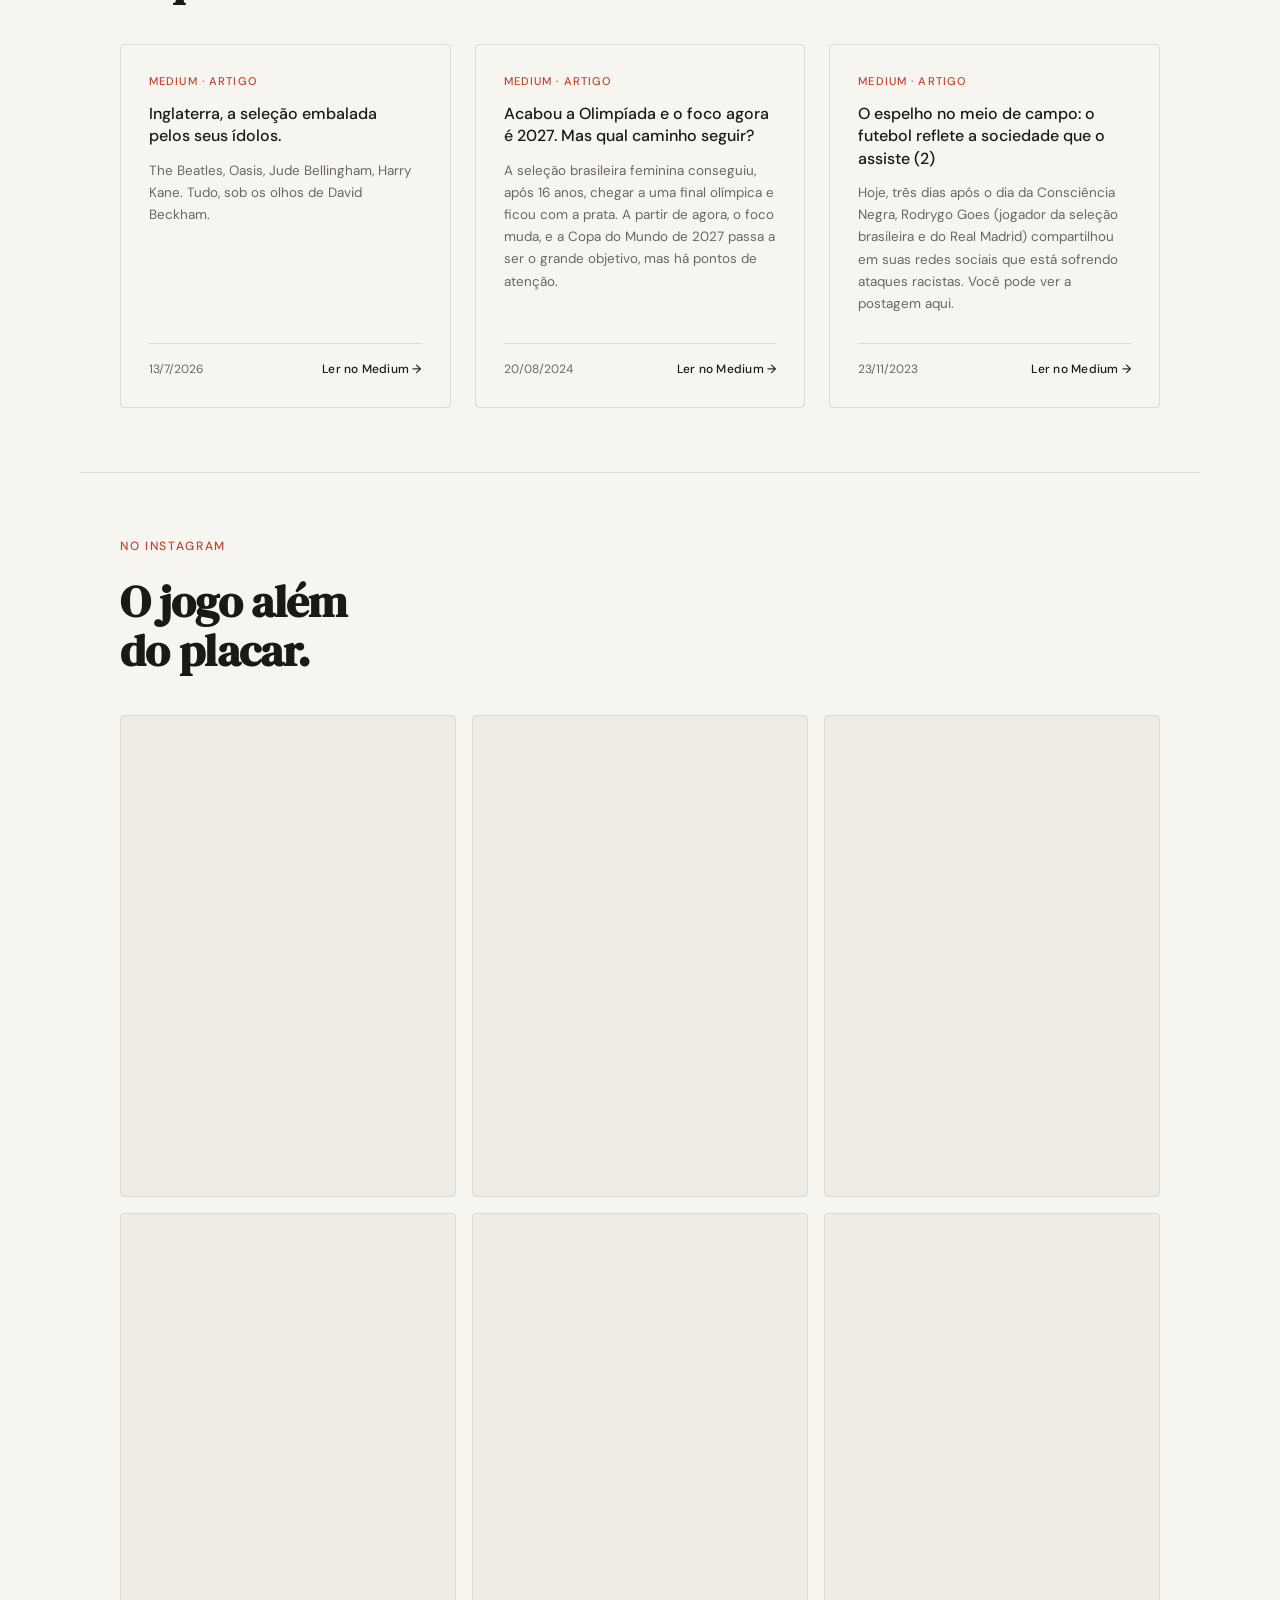
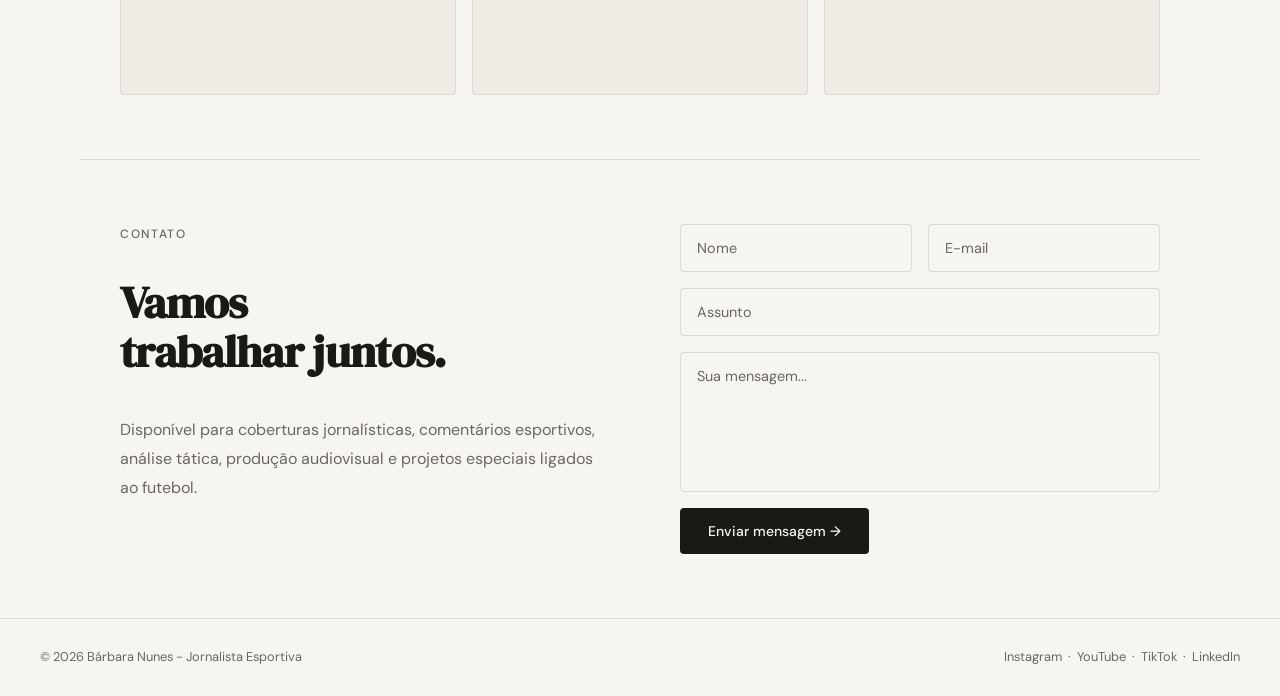
==== commit f8c60dac: "professional experience update" ====
--- a/index.html
+++ b/index.html
@@ -89,7 +89,7 @@
     <div class="about-body">
       <p data-i18n="sobre.p1">Natural de Recife, Pernambuco, Bárbara Nunes construiu uma relação intensa com o esporte - primeiro, praticando diversos esportes na infância e adolescência, depois como comentarista e analista apaixonada pela tática e pela história que cada jogo carrega.</p>
       <p data-i18n="sobre.p2">Através do jornalismo, busca amplificar as histórias de atletas e oferecer análises aprofundadas que vão além do placar: o contexto, a estratégia, as pessoas por trás de cada conquista.</p>
-      <p data-i18n="sobre.p3">Com passagem por plataformas como SportyNet, LiveBasketball BR, OneFootball, DSports e CBFTv, atua em transmissões ao vivo, produção de documentários e conteúdos em redes sociais, VTs e séries analíticas, além de locuções publicitárias para eventos de boxe na emissora DAZN.</p>
+      <p data-i18n="sobre.p3">Com passagem por plataformas como SportyNet, LiveBasketball BR, OneFootball, DSports e CBFTv, atua em transmissões ao vivo, produção de documentários e conteúdos em redes sociais, VTs e séries analíticas, além de comentários em jogos da Champions League e da Youth League pela TNT Sports Brasil.</p>
       <p data-i18n="sobre.p4">Hoje concentra sua energia no futebol masculino e feminino, em clubes e seleções, acompanhando de perto a evolução do esporte em ligas como Bundesliga, La Liga, Ligue 1, Premier League e Serie A.</p>
     </div>
   </section>
@@ -125,9 +125,9 @@
       </div>
 
       <div class="exp-card">
-        <div class="exp-outlet">DAZN</div>
-        <h3 data-i18n="exp.dazn.h3">Narração - Eventos de Boxe</h3>
-        <p data-i18n="exp.dazn.p">Responsável pela narração oficial das chamadas publicitárias para lutas em eventos de boxe transmitidos pela plataforma.</p>
+        <div class="exp-outlet">TNT Sports Brasil</div>
+        <h3 data-i18n="exp.tnt.h3">Comentarista da Champions League</h3>
+        <p data-i18n-html="exp.tnt.p">Comentários em transmissões ao vivo da Champions League e da Youth League pela TNT Sports Brasil, com exibição na HBO Max e no <a href="https://www.youtube.com/watch?v=fTZjXTGD4Yk" target="_blank" rel="noopener" style="color: inherit; text-decoration: underline;">YouTube</a>.</p>
       </div>
 
       <div class="exp-card">
@@ -159,11 +159,11 @@
     <h2 data-i18n-html="reels.h2">O jogo além<br/>do placar.</h2>
 
     <div class="reels-grid">
+      <div class="reel-item"><iframe src="https://www.instagram.com/p/DfS0ATsvUE9/embed/" scrolling="no" allowtransparency="true" allowfullscreen="true"></iframe></div>
+      <div class="reel-item"><iframe src="https://www.instagram.com/p/DeSO0D5Pyh6/embed/" scrolling="no" allowtransparency="true" allowfullscreen="true"></iframe></div>
+      <div class="reel-item"><iframe src="https://www.instagram.com/p/Deb9mfrxuBk/embed/" scrolling="no" allowtransparency="true" allowfullscreen="true"></iframe></div>
+      <div class="reel-item"><iframe src="https://www.instagram.com/reel/DaORbCwvIJ7/embed/" scrolling="no" allowtransparency="true" allowfullscreen="true"></iframe></div>
       <div class="reel-item"><iframe src="https://www.instagram.com/reel/DbBQ_v0R2P5/embed/" scrolling="no" allowtransparency="true" allowfullscreen="true"></iframe></div>
-      <div class="reel-item"><iframe src="https://www.instagram.com/reel/DbD6LnBuipC/embed/" scrolling="no" allowtransparency="true" allowfullscreen="true"></iframe></div>
-      <div class="reel-item"><iframe src="https://www.instagram.com/reel/DZvdhfUvSW5/embed/" scrolling="no" allowtransparency="true" allowfullscreen="true"></iframe></div>
-      <div class="reel-item"><iframe src="https://www.instagram.com/reel/DaORbCwvIJ7/embed/" scrolling="no" allowtransparency="true" allowfullscreen="true"></iframe></div>
-      <div class="reel-item"><iframe src="https://www.instagram.com/reel/DaTJPMxO-Ll/embed/" scrolling="no" allowtransparency="true" allowfullscreen="true"></iframe></div>
       <div class="reel-item"><iframe src="https://www.instagram.com/reel/DZ8EhXgxxSa/embed/" scrolling="no" allowtransparency="true" allowfullscreen="true"></iframe></div>
     </div>
   </section>
--- a/style.css
+++ b/style.css
@@ -389,6 +389,19 @@
   border-radius: 4px;
   overflow: hidden;
   transition: transform 0.2s, box-shadow 0.2s;
+  text-decoration: none;
+  color: inherit;
+  display: block;
+}
+
+.project-thumb-emoji {
+  display: flex;
+  align-items: center;
+  justify-content: center;
+  aspect-ratio: 16/9;
+  background: var(--bg-alt);
+  border-bottom: 1px solid var(--border);
+  font-size: 3rem;
 }
 
 .project-card:hover {
@@ -522,7 +535,9 @@
   display: flex;
   align-items: center;
   justify-content: space-between;
-  margin-top: 4px;
+  margin-top: 16px;
+  padding-top: 16px;
+  border-top: 1px solid var(--border);
 }
 
 .article-date {
